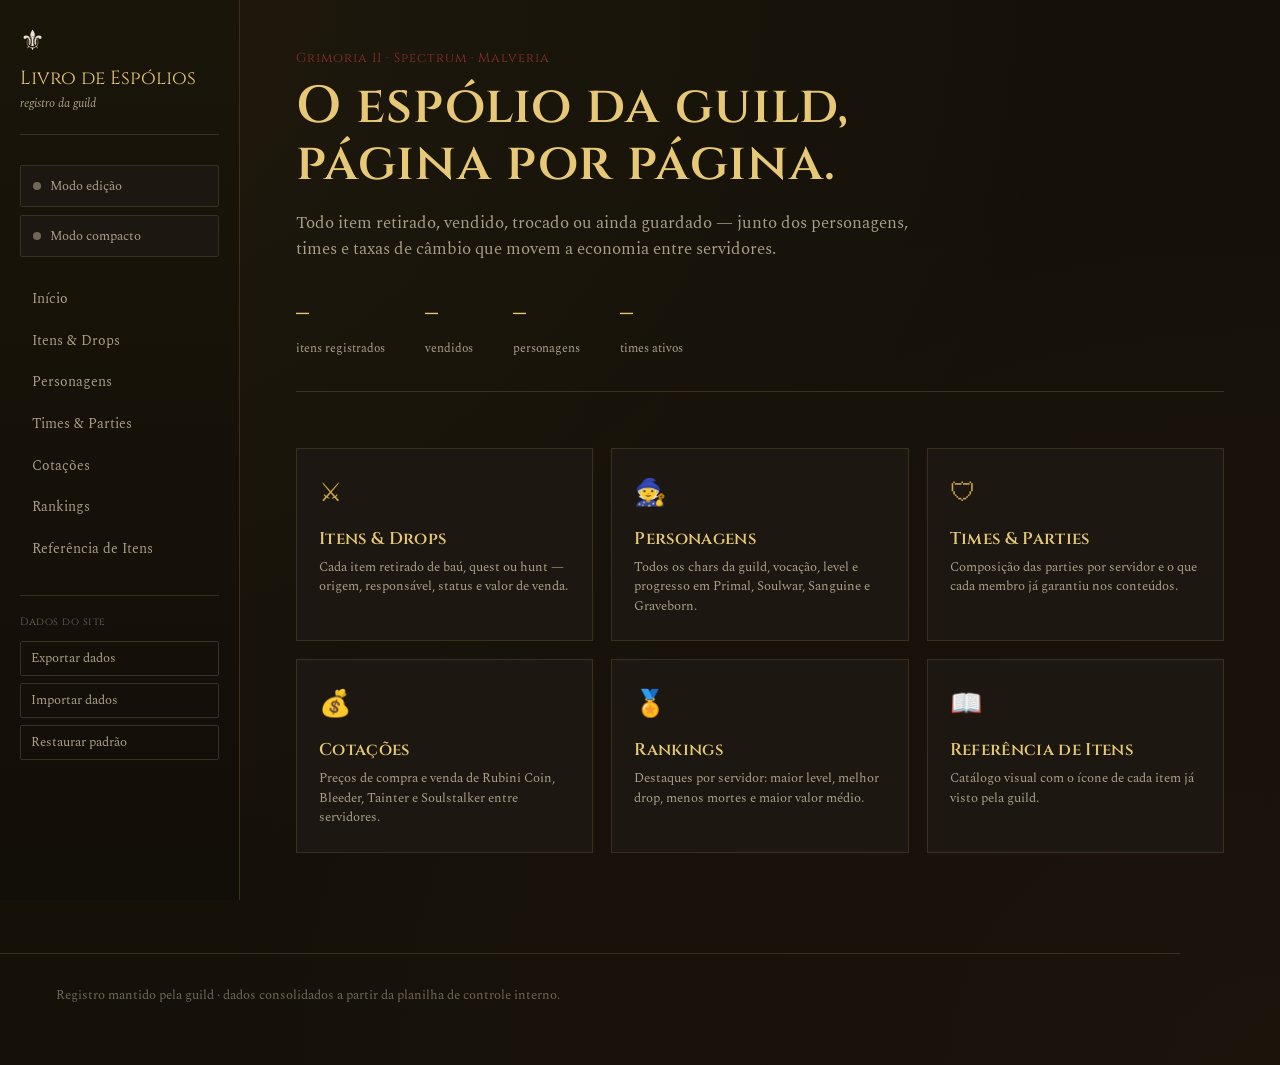
==== index.html @ 37969290 "Add files via upload" ====
<!DOCTYPE html>
<html lang="pt-BR">
<head>
<meta charset="UTF-8">
<meta name="viewport" content="width=device-width, initial-scale=1.0">
<title>Início — Livro de Espólios</title>
<link rel="stylesheet" href="style.css">
</head>
<body>

<div class="shell">
  <aside class="sidebar">
    <div class="brand">
      <div class="sigil">⚜</div>
      <div class="title">Livro de Espólios</div>
      <div class="subtitle">registro da guild</div>
    </div>

    <div class="toggle-group">
      <button class="toggle-btn" id="edit-toggle" type="button">
        <span class="dot"></span> Modo edição
      </button>
      <button class="toggle-btn" id="compact-toggle" type="button">
        <span class="dot"></span> Modo compacto
      </button>
    </div>

    <nav class="toc" id="toc">
      <a href="index.html">Início</a>
      <a href="drops.html">Itens &amp; Drops <span class="count" id="cnt-drops"></span></a>
      <a href="personagens.html">Personagens <span class="count" id="cnt-chars"></span></a>
      <a href="times.html">Times &amp; Parties <span class="count" id="cnt-parties"></span></a>
      <a href="cotacoes.html">Cotações</a>
      <a href="rankings.html">Rankings</a>
      <a href="referencia.html">Referência de Itens <span class="count" id="cnt-ref"></span></a>
    </nav>

    <div class="data-tools">
      <div class="data-tools-label">Dados do site</div>
      <button class="tool-btn" id="btn-export" type="button">Exportar dados</button>
      <button class="tool-btn" id="btn-import" type="button">Importar dados</button>
      <button class="tool-btn tool-btn-danger" id="btn-reset" type="button">Restaurar padrão</button>
      <input type="file" id="import-file-input" accept="application/json" style="display:none;">
    </div>
  </aside>

  <main>
    <div class="hero">
      <div class="kicker">Grimoria II · Spectrum · Malveria</div>
      <h1>O espólio da guild,<br>página por página.</h1>
      <p>Todo item retirado, vendido, trocado ou ainda guardado — junto dos personagens, times e taxas de câmbio que movem a economia entre servidores.</p>
      <div class="stats">
        <div class="stat"><b id="stat-drops">–</b><span>itens registrados</span></div>
        <div class="stat"><b id="stat-sold">–</b><span>vendidos</span></div>
        <div class="stat"><b id="stat-chars">–</b><span>personagens</span></div>
        <div class="stat"><b id="stat-parties">–</b><span>times ativos</span></div>
      </div>
    </div>

    <div class="nav-grid">
      <a class="nav-card" href="drops.html">
        <span class="nav-card-icon">⚔</span>
        <h3>Itens &amp; Drops <span class="count" id="cnt-drops-card"></span></h3>
        <p>Cada item retirado de baú, quest ou hunt — origem, responsável, status e valor de venda.</p>
      </a>
      <a class="nav-card" href="personagens.html">
        <span class="nav-card-icon">🧙</span>
        <h3>Personagens <span class="count" id="cnt-chars-card"></span></h3>
        <p>Todos os chars da guild, vocação, level e progresso em Primal, Soulwar, Sanguine e Graveborn.</p>
      </a>
      <a class="nav-card" href="times.html">
        <span class="nav-card-icon">🛡</span>
        <h3>Times &amp; Parties <span class="count" id="cnt-parties-card"></span></h3>
        <p>Composição das parties por servidor e o que cada membro já garantiu nos conteúdos.</p>
      </a>
      <a class="nav-card" href="cotacoes.html">
        <span class="nav-card-icon">💰</span>
        <h3>Cotações</h3>
        <p>Preços de compra e venda de Rubini Coin, Bleeder, Tainter e Soulstalker entre servidores.</p>
      </a>
      <a class="nav-card" href="rankings.html">
        <span class="nav-card-icon">🏅</span>
        <h3>Rankings</h3>
        <p>Destaques por servidor: maior level, melhor drop, menos mortes e maior valor médio.</p>
      </a>
      <a class="nav-card" href="referencia.html">
        <span class="nav-card-icon">📖</span>
        <h3>Referência de Itens <span class="count" id="cnt-ref-card"></span></h3>
        <p>Catálogo visual com o ícone de cada item já visto pela guild.</p>
      </a>
    </div>
  </main>
</div>

<div class="modal-overlay hidden" id="modal-overlay">
  <div class="modal">
    <h3 id="modal-title"></h3>
    <div id="modal-body"></div>
    <div class="modal-actions">
      <button class="modal-btn modal-btn-danger hidden" id="modal-delete" type="button">Excluir</button>
      <div class="modal-actions-right">
        <button class="modal-btn" id="modal-cancel" type="button">Cancelar</button>
        <button class="modal-btn modal-btn-primary" id="modal-save" type="button">Salvar</button>
      </div>
    </div>
  </div>
</div>

<footer>
  Registro mantido pela guild · dados consolidados a partir da planilha de controle interno.
</footer>

<script src="data.js"></script>
<script src="app.js"></script>
</body>
</html>
---- style.css ----
@import url('https://fonts.googleapis.com/css2?family=Cinzel:wght@500;600;700&family=Spectral:ital,wght@0,400;0,500;0,600;1,400&display=swap');

  :root{
    --ink:#e9e2d0;
    --ink-dim:#a99f89;
    --bg:#151109;
    --bg-panel:#1c1710;
    --bg-panel-2:#221b12;
    --line:#3a3020;
    --line-bright:#6b5a34;
    --gold:#c9a24b;
    --gold-bright:#e6c876;
    --wine:#8a2f2f;
    --moss:#5c7a4f;
    --ash:#6f6656;
  }

  *{box-sizing:border-box;}
  html{scroll-behavior:smooth;}
  body{
    margin:0;
    background:
      radial-gradient(ellipse at top left, rgba(201,162,75,0.06), transparent 60%),
      radial-gradient(ellipse at bottom right, rgba(138,47,47,0.06), transparent 60%),
      var(--bg);
    color:var(--ink);
    font-family:'Spectral', Georgia, serif;
    font-size:16px;
    line-height:1.55;
  }

  h1,h2,h3, .display{
    font-family:'Cinzel', serif;
    letter-spacing:0.02em;
    font-weight:600;
    color:var(--gold-bright);
  }

  a{color:var(--gold);}

  ::selection{background:var(--gold); color:#1c1710;}

  /* ---------- layout shell ---------- */
  .shell{
    display:grid;
    grid-template-columns:240px 1fr;
    min-height:100vh;
  }
  @media (max-width:860px){
    .shell{grid-template-columns:1fr;}
  }

  /* ---------- sidebar ---------- */
  .sidebar{
    background:linear-gradient(180deg, #1a1509, #120e08);
    border-right:1px solid var(--line);
    padding:28px 20px;
    position:sticky;
    top:0;
    height:100vh;
    overflow-y:auto;
  }
  @media (max-width:860px){
    .sidebar{position:relative; height:auto; border-right:none; border-bottom:1px solid var(--line);}
  }
  .brand{
    display:flex;
    flex-direction:column;
    gap:2px;
    margin-bottom:30px;
    padding-bottom:20px;
    border-bottom:1px solid var(--line);
  }
  .brand .sigil{font-size:28px; line-height:1;}
  .brand .title{font-family:'Cinzel',serif; font-size:19px; color:var(--gold-bright); margin-top:6px;}
  .brand .subtitle{font-size:12px; color:var(--ink-dim); font-style:italic;}

  nav.toc{display:flex; flex-direction:column; gap:2px;}
  nav.toc a{
    text-decoration:none;
    color:var(--ink-dim);
    font-size:14px;
    padding:9px 10px;
    border-radius:2px;
    border-left:2px solid transparent;
    transition:background .15s, color .15s, border-color .15s;
  }
  nav.toc a:hover{color:var(--ink); background:rgba(201,162,75,0.06);}
  nav.toc a.active{color:var(--gold-bright); border-left-color:var(--gold); background:rgba(201,162,75,0.08);}
  nav.toc .count{
    float:right;
    font-size:11px;
    color:var(--ash);
    font-family:'Cinzel',serif;
  }

  /* ---------- main content ---------- */
  main{padding:48px 56px 100px; max-width:1180px;}
  @media (max-width:860px){ main{padding:32px 20px 80px;} }

  .hero{
    margin-bottom:56px;
    padding-bottom:32px;
    border-bottom:1px solid var(--line);
  }
  .hero .kicker{
    color:var(--wine);
    font-family:'Cinzel',serif;
    font-size:13px;
    letter-spacing:0.08em;
  }
  .hero h1{
    font-size:clamp(32px, 5vw, 52px);
    margin:10px 0 14px;
    line-height:1.1;
  }
  .hero p{
    max-width:640px;
    color:var(--ink-dim);
    font-size:17px;
  }
  .hero .stats{
    display:flex;
    gap:40px;
    margin-top:32px;
    flex-wrap:wrap;
  }
  .hero .stat b{
    display:block;
    font-family:'Cinzel',serif;
    font-size:26px;
    color:var(--gold-bright);
  }
  .hero .stat span{
    font-size:12px;
    color:var(--ink-dim);
    text-transform:none;
  }

  section.block{
    margin-bottom:64px;
    scroll-margin-top:24px;
  }
  section.block > h2{
    font-size:24px;
    margin:0 0 6px;
    display:flex;
    align-items:baseline;
    gap:12px;
  }
  section.block > h2 .ornament{
    flex:1;
    height:1px;
    background:linear-gradient(90deg, var(--line-bright), transparent);
  }
  section.block > .lede{
    color:var(--ink-dim);
    font-size:14.5px;
    margin:0 0 22px;
    max-width:680px;
  }

  /* ---------- controls ---------- */
  .controls{
    display:flex;
    gap:10px;
    flex-wrap:wrap;
    margin-bottom:18px;
  }
  .controls input[type="search"], .controls select{
    background:var(--bg-panel);
    border:1px solid var(--line);
    color:var(--ink);
    padding:9px 12px;
    font-family:'Spectral',serif;
    font-size:14px;
    border-radius:2px;
  }
  .controls input[type="search"]{flex:1; min-width:180px;}
  .controls input[type="search"]:focus, .controls select:focus{
    outline:1px solid var(--gold);
    outline-offset:0;
  }
  .controls .chip-group{display:flex; gap:6px; flex-wrap:wrap;}
  .chip{
    background:var(--bg-panel);
    border:1px solid var(--line);
    color:var(--ink-dim);
    padding:7px 13px;
    font-size:13px;
    border-radius:20px;
    cursor:pointer;
    font-family:'Spectral',serif;
    transition:all .15s;
  }
  .chip:hover{border-color:var(--line-bright); color:var(--ink);}
  .chip.active{background:var(--gold); border-color:var(--gold); color:#1c1710; font-weight:600;}

  /* ---------- table ---------- */
  .table-wrap{
    border:1px solid var(--line);
    background:var(--bg-panel);
    overflow-x:auto;
    border-radius:2px;
  }
  table{
    width:100%;
    border-collapse:collapse;
    font-size:13.5px;
    min-width:640px;
  }
  thead th{
    text-align:left;
    font-family:'Cinzel',serif;
    font-weight:600;
    font-size:11.5px;
    letter-spacing:0.03em;
    color:var(--gold);
    background:var(--bg-panel-2);
    padding:11px 14px;
    border-bottom:1px solid var(--line-bright);
    position:sticky;
    top:0;
    white-space:nowrap;
  }
  thead th.sortable{
    cursor:pointer;
    user-select:none;
    transition:color .15s, background .15s;
  }
  thead th.sortable:hover{color:var(--gold-bright); background:rgba(201,162,75,0.08);}
  thead th.sortable .arrow{
    display:inline-block;
    margin-left:5px;
    font-size:10px;
    opacity:0.35;
  }
  thead th.sortable.sort-asc .arrow, thead th.sortable.sort-desc .arrow{opacity:1; color:var(--gold-bright);}
  tbody td{
    padding:10px 14px;
    border-bottom:1px solid var(--line);
    vertical-align:top;
    color:var(--ink);
  }
  tbody tr:hover{background:rgba(201,162,75,0.04);}
  tbody tr:last-child td{border-bottom:none;}
  td.num, th.num{text-align:right; font-variant-numeric:tabular-nums;}
  td.muted{color:var(--ash);}

  .status-pill{
    display:inline-block;
    padding:2px 9px;
    border-radius:20px;
    font-size:11.5px;
    border:1px solid transparent;
    white-space:nowrap;
  }
  .status-vendido{background:rgba(92,122,79,0.16); color:#9fd08a; border-color:rgba(92,122,79,0.4);}
  .status-usando{background:rgba(201,162,75,0.14); color:var(--gold-bright); border-color:rgba(201,162,75,0.4);}
  .status-avenda{background:rgba(90,130,160,0.16); color:#8fc4e6; border-color:rgba(90,130,160,0.4);}
  .status-pendente{background:rgba(138,47,47,0.16); color:#e29a9a; border-color:rgba(138,47,47,0.4);}
  .status-aberto{background:rgba(160,160,160,0.12); color:#c4bfae; border-color:rgba(160,160,160,0.3);}
  .status-trocado{background:rgba(150,110,200,0.14); color:#c9a6e6; border-color:rgba(150,110,200,0.4);}
  .status-none{color:var(--ash);}

  .flag-true{color:#9fd08a;}
  .flag-false{color:var(--ash);}

  .empty-note{
    padding:20px;
    text-align:center;
    color:var(--ash);
    font-style:italic;
    font-size:13.5px;
  }

  /* ---------- toggle buttons (edição / compacto) ---------- */
  .toggle-btn{
    display:flex;
    align-items:center;
    gap:9px;
    width:100%;
    background:var(--bg-panel);
    border:1px solid var(--line);
    color:var(--ink-dim);
    font-family:'Spectral',serif;
    font-size:13px;
    padding:10px 12px;
    margin-bottom:8px;
    border-radius:2px;
    cursor:pointer;
    transition:all .15s;
  }
  .toggle-btn:hover{border-color:var(--line-bright); color:var(--ink);}
  .toggle-btn .dot{
    width:8px; height:8px; border-radius:50%;
    background:var(--ash);
    transition:background .15s;
    flex-shrink:0;
  }
  .toggle-btn.active{border-color:var(--wine); color:#e29a9a; background:rgba(138,47,47,0.08);}
  .toggle-btn.active .dot{background:#e29a9a; box-shadow:0 0 6px rgba(226,154,154,0.6);}
  .toggle-btn#compact-toggle.active{border-color:var(--gold); color:var(--gold-bright); background:rgba(201,162,75,0.08);}
  .toggle-btn#compact-toggle.active .dot{background:var(--gold-bright); box-shadow:0 0 6px rgba(230,200,118,0.6);}

  .toggle-group{margin-bottom:22px;}

  .edit-only{display:none;}
  body.edit-mode .edit-only{display:inline-flex;}
  .edit-only-cell{display:none;}
  body.edit-mode .edit-only-cell{display:table-cell;}

  /* ---------- compact mode ---------- */
  body.compact-mode thead th{
    padding:6px 10px;
    font-size:10.5px;
  }
  body.compact-mode tbody td{
    padding:4px 10px;
    font-size:12.5px;
  }
  body.compact-mode .item-icon,
  body.compact-mode .item-icon-placeholder{
    width:18px; height:18px;
  }
  body.compact-mode .status-pill{
    padding:1px 7px;
    font-size:10.5px;
  }
  body.compact-mode .table-wrap{font-size:12px;}
  body.compact-mode .totals-panel{gap:8px; margin-bottom:12px;}
  body.compact-mode .totals-card{padding:10px 14px;}
  body.compact-mode .totals-card .value{font-size:17px;}
  body.compact-mode .party-card{padding:12px 14px;}
  body.compact-mode .member{padding:5px 0;}
  body.compact-mode .gallery-grid{grid-template-columns:repeat(auto-fill, minmax(90px, 1fr)); gap:8px;}
  body.compact-mode .gallery-item{padding:10px 6px 8px;}
  body.compact-mode .gallery-item img{width:28px; height:28px; margin-bottom:5px;}

  .data-tools{
    margin-top:26px;
    padding-top:18px;
    border-top:1px solid var(--line);
    display:flex;
    flex-direction:column;
    gap:7px;
  }
  .data-tools-label{
    font-family:'Cinzel',serif;
    font-size:10.5px;
    letter-spacing:0.05em;
    color:var(--ash);
    margin-bottom:4px;
  }
  .tool-btn{
    background:transparent;
    border:1px solid var(--line);
    color:var(--ink-dim);
    font-family:'Spectral',serif;
    font-size:12.5px;
    padding:7px 10px;
    border-radius:2px;
    cursor:pointer;
    text-align:left;
    transition:all .15s;
  }
  .tool-btn:hover{border-color:var(--line-bright); color:var(--ink);}
  .tool-btn-danger:hover{border-color:var(--wine); color:#e29a9a;}

  .add-btn{
    background:var(--gold);
    border:1px solid var(--gold);
    color:#1c1710;
    font-family:'Spectral',serif;
    font-weight:600;
    font-size:13px;
    padding:9px 16px;
    border-radius:2px;
    cursor:pointer;
    transition:all .15s;
    white-space:nowrap;
  }
  .add-btn:hover{background:var(--gold-bright); border-color:var(--gold-bright);}

  .row-actions{display:flex; gap:6px; white-space:nowrap;}
  .icon-btn{
    background:transparent;
    border:1px solid var(--line);
    color:var(--ink-dim);
    width:26px; height:26px;
    border-radius:2px;
    cursor:pointer;
    font-size:13px;
    line-height:1;
    display:inline-flex;
    align-items:center;
    justify-content:center;
    transition:all .15s;
  }
  .icon-btn:hover{border-color:var(--line-bright); color:var(--ink);}
  .icon-btn.danger:hover{border-color:var(--wine); color:#e29a9a;}

  /* ---------- item icons ---------- */
  .item-cell{display:flex; align-items:center; gap:10px;}
  .item-icon{
    width:28px; height:28px;
    image-rendering:pixelated;
    flex-shrink:0;
    background:var(--bg-panel-2);
    border:1px solid var(--line);
    border-radius:2px;
  }
  .item-icon-placeholder{
    width:28px; height:28px;
    flex-shrink:0;
    border:1px solid var(--line);
    border-radius:2px;
    background:var(--bg-panel-2);
  }

  /* ---------- gallery ---------- */
  .gallery-grid{
    display:grid;
    grid-template-columns:repeat(auto-fill, minmax(120px, 1fr));
    gap:14px;
  }
  .gallery-item{
    border:1px solid var(--line);
    background:var(--bg-panel);
    padding:16px 10px 12px;
    text-align:center;
    transition:border-color .15s, background .15s;
  }
  .gallery-item:hover{border-color:var(--line-bright); background:var(--bg-panel-2);}
  .gallery-item img{
    width:40px; height:40px;
    image-rendering:pixelated;
    margin-bottom:8px;
  }
  .gallery-item .gname{
    font-size:11.5px;
    color:var(--ink-dim);
    line-height:1.3;
  }

  /* ---------- modal ---------- */
  .modal-overlay{
    position:fixed; inset:0;
    background:rgba(10,8,4,0.72);
    display:flex;
    align-items:center;
    justify-content:center;
    z-index:100;
    padding:20px;
  }
  .modal-overlay.hidden{display:none;}
  .modal{
    background:var(--bg-panel);
    border:1px solid var(--line-bright);
    max-width:520px;
    width:100%;
    max-height:88vh;
    overflow-y:auto;
    padding:26px 28px;
  }
  .modal h3{margin:0 0 18px; font-size:19px;}
  .modal-field{margin-bottom:14px;}
  .modal-field label{
    display:block;
    font-size:12px;
    color:var(--ink-dim);
    margin-bottom:5px;
    font-family:'Cinzel',serif;
    letter-spacing:0.02em;
  }
  .modal-field input[type="text"],
  .modal-field input[type="number"],
  .modal-field select,
  .modal-field textarea{
    width:100%;
    background:var(--bg);
    border:1px solid var(--line);
    color:var(--ink);
    padding:9px 11px;
    font-family:'Spectral',serif;
    font-size:14px;
    border-radius:2px;
  }
  .modal-field input:focus, .modal-field select:focus, .modal-field textarea:focus{
    outline:1px solid var(--gold);
  }
  .modal-field textarea{resize:vertical; min-height:60px;}
  .modal-field .checkbox-row{display:flex; align-items:center; gap:8px;}
  .modal-field .checkbox-row input{width:auto;}
  .modal-field .item-preview{display:flex; align-items:center; gap:10px; margin-top:6px;}
  .modal-field .item-preview img{width:24px; height:24px; image-rendering:pixelated;}
  .modal-field .item-preview span{font-size:11.5px; color:var(--ash); font-style:italic;}
  .modal-grid-2{display:grid; grid-template-columns:1fr 1fr; gap:12px;}
  .modal-actions{
    display:flex;
    justify-content:space-between;
    align-items:center;
    margin-top:20px;
    padding-top:16px;
    border-top:1px solid var(--line);
  }
  .modal-actions-right{display:flex; gap:10px;}
  .modal-btn{
    background:transparent;
    border:1px solid var(--line);
    color:var(--ink-dim);
    padding:9px 18px;
    font-family:'Spectral',serif;
    font-size:13.5px;
    border-radius:2px;
    cursor:pointer;
    transition:all .15s;
  }
  .modal-btn:hover{border-color:var(--line-bright); color:var(--ink);}
  .modal-btn-primary{background:var(--gold); border-color:var(--gold); color:#1c1710; font-weight:600;}
  .modal-btn-primary:hover{background:var(--gold-bright); border-color:var(--gold-bright);}
  .modal-btn-danger{border-color:var(--wine); color:#e29a9a;}
  .modal-btn-danger:hover{background:rgba(138,47,47,0.12);}
  .modal-btn-danger.hidden{display:none;}

  .member-edit-row{display:flex; gap:6px; align-items:center; margin-top:6px;}
  .party-card-head{display:flex; justify-content:space-between; align-items:center; gap:8px;}
  .add-member-btn{
    margin-top:10px;
    background:transparent;
    border:1px dashed var(--line-bright);
    color:var(--ink-dim);
    padding:6px 10px;
    font-size:12px;
    border-radius:2px;
    cursor:pointer;
    width:100%;
  }
  .add-member-btn:hover{color:var(--ink); border-color:var(--gold);}

  /* ---------- totals panel ---------- */
  .totals-panel{
    display:grid;
    grid-template-columns:repeat(auto-fit, minmax(220px, 1fr));
    gap:14px;
    margin-bottom:20px;
  }
  .totals-card{
    border:1px solid var(--line);
    background:var(--bg-panel);
    padding:16px 20px;
  }
  .totals-card .label{
    font-family:'Cinzel',serif;
    font-size:11px;
    letter-spacing:0.04em;
    color:var(--ink-dim);
    margin-bottom:6px;
  }
  .totals-card .value{
    font-family:'Cinzel',serif;
    font-size:22px;
    color:var(--gold-bright);
  }
  .totals-card .value small{font-size:13px; color:var(--ink-dim); font-family:'Spectral',serif;}
  .totals-breakdown{
    border:1px solid var(--line);
    background:var(--bg-panel);
    padding:16px 20px;
    grid-column:1/-1;
  }
  .totals-breakdown .label{
    font-family:'Cinzel',serif;
    font-size:11px;
    letter-spacing:0.04em;
    color:var(--ink-dim);
    margin-bottom:10px;
  }
  .totals-breakdown table{font-size:13px;}
  .totals-breakdown td, .totals-breakdown th{padding:6px 12px;}
  .totals-note{
    font-size:12px;
    color:var(--ash);
    font-style:italic;
    margin:-8px 0 18px;
  }

  /* ---------- party cards ---------- */
  .party-grid{
    display:grid;
    grid-template-columns:repeat(auto-fill, minmax(340px, 1fr));
    gap:18px;
  }
  .party-card{
    border:1px solid var(--line);
    background:var(--bg-panel);
    padding:18px 20px;
  }
  .party-card h3{
    font-size:15px;
    margin:0 0 12px;
    padding-bottom:10px;
    border-bottom:1px solid var(--line);
    display:flex;
    justify-content:space-between;
    align-items:center;
  }
  .party-card h3 .n{font-size:11px; color:var(--ash); font-family:'Spectral',serif; font-style:italic; font-weight:400;}
  .member{
    display:grid;
    grid-template-columns:1fr auto;
    gap:2px 10px;
    padding:8px 0;
    border-bottom:1px dashed var(--line);
    font-size:13px;
  }
  .member:last-child{border-bottom:none;}
  .member .name{color:var(--ink); font-weight:500;}
  .member .voc{color:var(--ink-dim); font-size:11.5px; grid-column:1/2;}
  .member .lvl{color:var(--gold); font-size:12px; text-align:right;}
  .member .tags{grid-column:1/-1; display:flex; gap:6px; flex-wrap:wrap; margin-top:4px;}
  .tag{font-size:10.5px; padding:1px 7px; border-radius:10px; border:1px solid var(--line);}
  .tag.on{color:#9fd08a; border-color:rgba(92,122,79,0.4); background:rgba(92,122,79,0.1);}
  .tag.off{color:var(--ash);}
  .party-empty{color:var(--ash); font-style:italic; font-size:13px; padding:6px 0;}

  /* ---------- rates ---------- */
  .rate-note{font-size:12.5px; color:var(--ash); margin-top:10px; font-style:italic;}

  footer{
    padding:32px 56px 60px;
    color:var(--ash);
    font-size:12.5px;
    border-top:1px solid var(--line);
    max-width:1180px;
  }
  @media (max-width:860px){ footer{padding:24px 20px 50px;} }

  ::-webkit-scrollbar{width:10px; height:10px;}
  ::-webkit-scrollbar-track{background:var(--bg);}
  ::-webkit-scrollbar-thumb{background:var(--line-bright); border-radius:6px;}

/* ---------- dashboard nav cards (home) ---------- */
.nav-grid{
  display:grid;
  grid-template-columns:repeat(auto-fill, minmax(260px, 1fr));
  gap:18px;
  margin-top:8px;
}
.nav-card{
  display:block;
  border:1px solid var(--line);
  background:var(--bg-panel);
  padding:24px 22px;
  text-decoration:none;
  transition:border-color .15s, background .15s, transform .15s;
}
.nav-card:hover{border-color:var(--gold); background:var(--bg-panel-2); transform:translateY(-2px);}
.nav-card .nav-card-icon{font-size:26px; margin-bottom:12px; display:block;}
.nav-card h3{
  font-size:17px;
  margin:0 0 6px;
  color:var(--gold-bright);
  display:flex;
  align-items:center;
  justify-content:space-between;
  gap:8px;
}
.nav-card h3 .count{
  font-family:'Cinzel',serif;
  font-size:11px;
  color:var(--ash);
  font-weight:400;
}
.nav-card p{
  font-size:13px;
  color:var(--ink-dim);
  margin:0;
  line-height:1.5;
}

/* ---------- page header (páginas internas) ---------- */
.page-header{
  margin-bottom:40px;
  padding-bottom:24px;
  border-bottom:1px solid var(--line);
}
.page-header h1{
  font-size:clamp(26px, 4vw, 38px);
  margin:0 0 10px;
  line-height:1.15;
}
.page-header p{
  max-width:640px;
  color:var(--ink-dim);
  font-size:15.5px;
  margin:0;
}
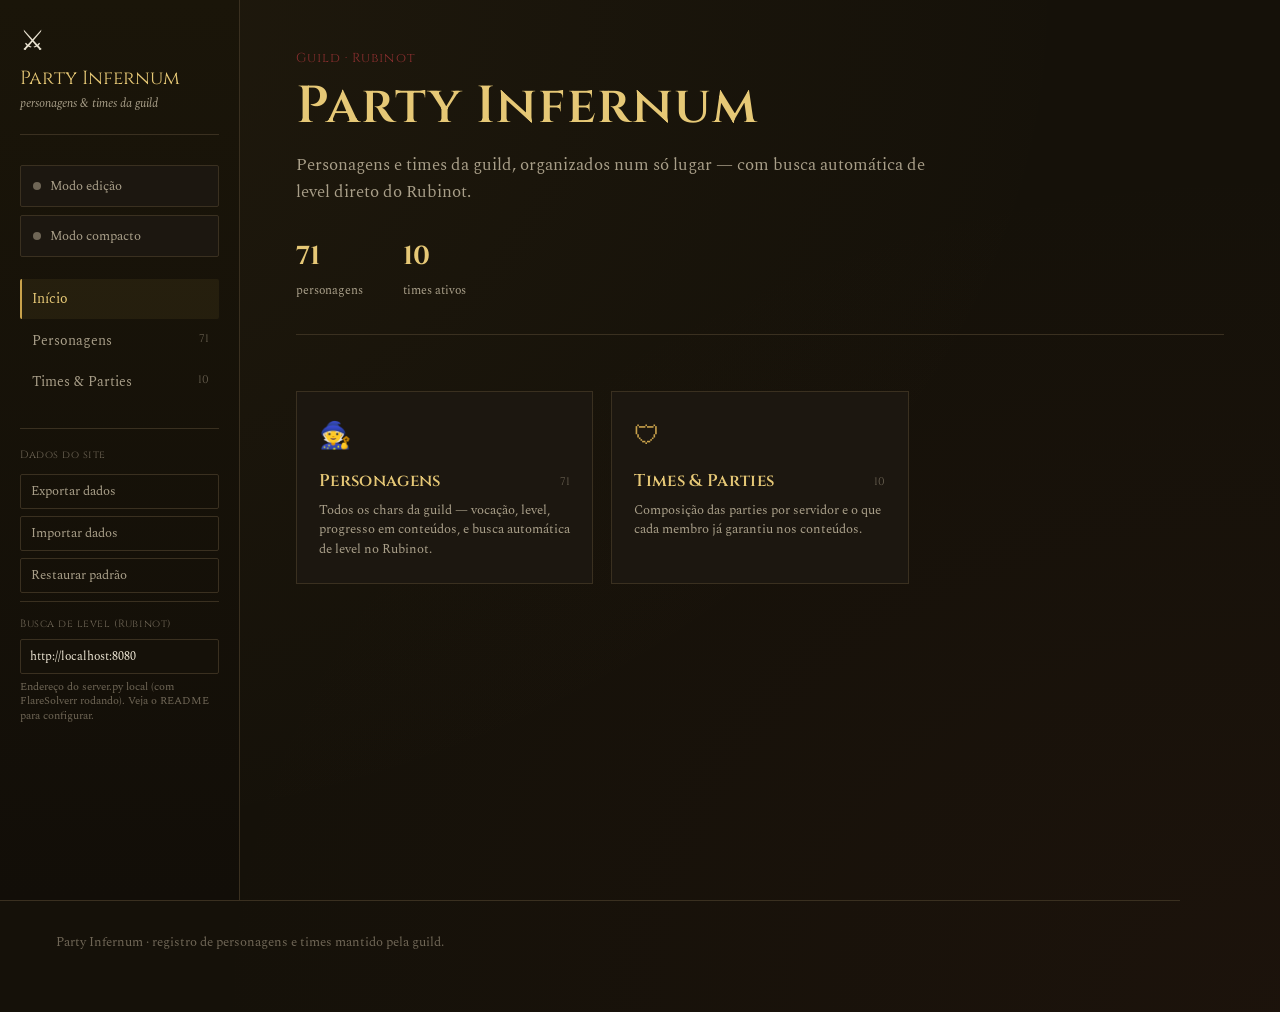
==== commit 680b0031: "Add files via upload" ====
--- a/index.html
+++ b/index.html
@@ -3,7 +3,7 @@
 <head>
 <meta charset="UTF-8">
 <meta name="viewport" content="width=device-width, initial-scale=1.0">
-<title>Início — Livro de Espólios</title>
+<title>Início — Party Infernum</title>
 <link rel="stylesheet" href="style.css">
 </head>
 <body>
@@ -11,9 +11,9 @@
 <div class="shell">
   <aside class="sidebar">
     <div class="brand">
-      <div class="sigil">⚜</div>
-      <div class="title">Livro de Espólios</div>
-      <div class="subtitle">registro da guild</div>
+      <div class="sigil">⚔</div>
+      <div class="title">Party Infernum</div>
+      <div class="subtitle">personagens &amp; times da guild</div>
     </div>
 
     <div class="toggle-group">
@@ -27,12 +27,8 @@
 
     <nav class="toc" id="toc">
       <a href="index.html">Início</a>
-      <a href="drops.html">Itens &amp; Drops <span class="count" id="cnt-drops"></span></a>
       <a href="personagens.html">Personagens <span class="count" id="cnt-chars"></span></a>
       <a href="times.html">Times &amp; Parties <span class="count" id="cnt-parties"></span></a>
-      <a href="cotacoes.html">Cotações</a>
-      <a href="rankings.html">Rankings</a>
-      <a href="referencia.html">Referência de Itens <span class="count" id="cnt-ref"></span></a>
     </nav>
 
     <div class="data-tools">
@@ -42,51 +38,35 @@
       <button class="tool-btn tool-btn-danger" id="btn-reset" type="button">Restaurar padrão</button>
       <input type="file" id="import-file-input" accept="application/json" style="display:none;">
     </div>
+
+    <div class="server-config">
+      <div class="server-config-label">Busca de level (Rubinot)</div>
+      <input type="text" id="server-url-input" placeholder="http://localhost:8080">
+      <div class="hint">Endereço do server.py local (com FlareSolverr rodando). Veja o README para configurar.</div>
+    </div>
   </aside>
 
   <main>
     <div class="hero">
-      <div class="kicker">Grimoria II · Spectrum · Malveria</div>
-      <h1>O espólio da guild,<br>página por página.</h1>
-      <p>Todo item retirado, vendido, trocado ou ainda guardado — junto dos personagens, times e taxas de câmbio que movem a economia entre servidores.</p>
+      <div class="kicker">Guild · Rubinot</div>
+      <h1>Party Infernum</h1>
+      <p>Personagens e times da guild, organizados num só lugar — com busca automática de level direto do Rubinot.</p>
       <div class="stats">
-        <div class="stat"><b id="stat-drops">–</b><span>itens registrados</span></div>
-        <div class="stat"><b id="stat-sold">–</b><span>vendidos</span></div>
         <div class="stat"><b id="stat-chars">–</b><span>personagens</span></div>
         <div class="stat"><b id="stat-parties">–</b><span>times ativos</span></div>
       </div>
     </div>
 
     <div class="nav-grid">
-      <a class="nav-card" href="drops.html">
-        <span class="nav-card-icon">⚔</span>
-        <h3>Itens &amp; Drops <span class="count" id="cnt-drops-card"></span></h3>
-        <p>Cada item retirado de baú, quest ou hunt — origem, responsável, status e valor de venda.</p>
-      </a>
       <a class="nav-card" href="personagens.html">
         <span class="nav-card-icon">🧙</span>
         <h3>Personagens <span class="count" id="cnt-chars-card"></span></h3>
-        <p>Todos os chars da guild, vocação, level e progresso em Primal, Soulwar, Sanguine e Graveborn.</p>
+        <p>Todos os chars da guild — vocação, level, progresso em conteúdos, e busca automática de level no Rubinot.</p>
       </a>
       <a class="nav-card" href="times.html">
         <span class="nav-card-icon">🛡</span>
         <h3>Times &amp; Parties <span class="count" id="cnt-parties-card"></span></h3>
         <p>Composição das parties por servidor e o que cada membro já garantiu nos conteúdos.</p>
-      </a>
-      <a class="nav-card" href="cotacoes.html">
-        <span class="nav-card-icon">💰</span>
-        <h3>Cotações</h3>
-        <p>Preços de compra e venda de Rubini Coin, Bleeder, Tainter e Soulstalker entre servidores.</p>
-      </a>
-      <a class="nav-card" href="rankings.html">
-        <span class="nav-card-icon">🏅</span>
-        <h3>Rankings</h3>
-        <p>Destaques por servidor: maior level, melhor drop, menos mortes e maior valor médio.</p>
-      </a>
-      <a class="nav-card" href="referencia.html">
-        <span class="nav-card-icon">📖</span>
-        <h3>Referência de Itens <span class="count" id="cnt-ref-card"></span></h3>
-        <p>Catálogo visual com o ícone de cada item já visto pela guild.</p>
       </a>
     </div>
   </main>
@@ -107,7 +87,7 @@
 </div>
 
 <footer>
-  Registro mantido pela guild · dados consolidados a partir da planilha de controle interno.
+  Party Infernum · registro de personagens e times mantido pela guild.
 </footer>
 
 <script src="data.js"></script>
--- a/style.css
+++ b/style.css
@@ -239,8 +239,9 @@
   tbody td{
     padding:10px 14px;
     border-bottom:1px solid var(--line);
-    vertical-align:top;
+    vertical-align:middle;
     color:var(--ink);
+    white-space:nowrap;
   }
   tbody tr:hover{background:rgba(201,162,75,0.04);}
   tbody tr:last-child td{border-bottom:none;}
@@ -328,14 +329,8 @@
     font-size:10.5px;
   }
   body.compact-mode .table-wrap{font-size:12px;}
-  body.compact-mode .totals-panel{gap:8px; margin-bottom:12px;}
-  body.compact-mode .totals-card{padding:10px 14px;}
-  body.compact-mode .totals-card .value{font-size:17px;}
   body.compact-mode .party-card{padding:12px 14px;}
   body.compact-mode .member{padding:5px 0;}
-  body.compact-mode .gallery-grid{grid-template-columns:repeat(auto-fill, minmax(90px, 1fr)); gap:8px;}
-  body.compact-mode .gallery-item{padding:10px 6px 8px;}
-  body.compact-mode .gallery-item img{width:28px; height:28px; margin-bottom:5px;}
 
   .data-tools{
     margin-top:26px;
@@ -403,7 +398,7 @@
   /* ---------- item icons ---------- */
   .item-cell{display:flex; align-items:center; gap:10px;}
   .item-icon{
-    width:28px; height:28px;
+    width:56px; height:56px;
     image-rendering:pixelated;
     flex-shrink:0;
     background:var(--bg-panel-2);
@@ -411,37 +406,13 @@
     border-radius:2px;
   }
   .item-icon-placeholder{
-    width:28px; height:28px;
+    width:56px; height:56px;
     flex-shrink:0;
     border:1px solid var(--line);
     border-radius:2px;
     background:var(--bg-panel-2);
   }
 
-  /* ---------- gallery ---------- */
-  .gallery-grid{
-    display:grid;
-    grid-template-columns:repeat(auto-fill, minmax(120px, 1fr));
-    gap:14px;
-  }
-  .gallery-item{
-    border:1px solid var(--line);
-    background:var(--bg-panel);
-    padding:16px 10px 12px;
-    text-align:center;
-    transition:border-color .15s, background .15s;
-  }
-  .gallery-item:hover{border-color:var(--line-bright); background:var(--bg-panel-2);}
-  .gallery-item img{
-    width:40px; height:40px;
-    image-rendering:pixelated;
-    margin-bottom:8px;
-  }
-  .gallery-item .gname{
-    font-size:11.5px;
-    color:var(--ink-dim);
-    line-height:1.3;
-  }
 
   /* ---------- modal ---------- */
   .modal-overlay{
@@ -538,53 +509,6 @@
   }
   .add-member-btn:hover{color:var(--ink); border-color:var(--gold);}
 
-  /* ---------- totals panel ---------- */
-  .totals-panel{
-    display:grid;
-    grid-template-columns:repeat(auto-fit, minmax(220px, 1fr));
-    gap:14px;
-    margin-bottom:20px;
-  }
-  .totals-card{
-    border:1px solid var(--line);
-    background:var(--bg-panel);
-    padding:16px 20px;
-  }
-  .totals-card .label{
-    font-family:'Cinzel',serif;
-    font-size:11px;
-    letter-spacing:0.04em;
-    color:var(--ink-dim);
-    margin-bottom:6px;
-  }
-  .totals-card .value{
-    font-family:'Cinzel',serif;
-    font-size:22px;
-    color:var(--gold-bright);
-  }
-  .totals-card .value small{font-size:13px; color:var(--ink-dim); font-family:'Spectral',serif;}
-  .totals-breakdown{
-    border:1px solid var(--line);
-    background:var(--bg-panel);
-    padding:16px 20px;
-    grid-column:1/-1;
-  }
-  .totals-breakdown .label{
-    font-family:'Cinzel',serif;
-    font-size:11px;
-    letter-spacing:0.04em;
-    color:var(--ink-dim);
-    margin-bottom:10px;
-  }
-  .totals-breakdown table{font-size:13px;}
-  .totals-breakdown td, .totals-breakdown th{padding:6px 12px;}
-  .totals-note{
-    font-size:12px;
-    color:var(--ash);
-    font-style:italic;
-    margin:-8px 0 18px;
-  }
-
   /* ---------- party cards ---------- */
   .party-grid{
     display:grid;
@@ -625,7 +549,7 @@
   .party-empty{color:var(--ash); font-style:italic; font-size:13px; padding:6px 0;}
 
   /* ---------- rates ---------- */
-  .rate-note{font-size:12.5px; color:var(--ash); margin-top:10px; font-style:italic;}
+
 
   footer{
     padding:32px 56px 60px;
@@ -696,3 +620,57 @@
   font-size:15.5px;
   margin:0;
 }
+
+/* ---------- busca de level (Rubinot) ---------- */
+.lvl-cell{display:flex; align-items:center; gap:8px; flex-wrap:wrap;}
+.lvl-fetch-btn{
+  background:transparent;
+  border:1px solid var(--line);
+  color:var(--ink-dim);
+  padding:4px 9px;
+  font-size:11.5px;
+  border-radius:2px;
+  cursor:pointer;
+  white-space:nowrap;
+  transition:all .15s;
+}
+.lvl-fetch-btn:hover{border-color:var(--gold); color:var(--gold-bright);}
+.lvl-fetch-btn:disabled{opacity:0.5; cursor:default;}
+.lvl-status{
+  font-size:11px;
+  color:var(--ash);
+  font-style:italic;
+  white-space:nowrap;
+}
+.lvl-status.ok{color:#9fd08a;}
+.lvl-status.err{color:#e29a9a;}
+
+/* ---------- painel de config (servidor de busca) ---------- */
+.server-config{
+  margin-top:8px;
+  padding-top:14px;
+  border-top:1px solid var(--line);
+}
+.server-config-label{
+  font-family:'Cinzel',serif;
+  font-size:10.5px;
+  letter-spacing:0.05em;
+  color:var(--ash);
+  margin-bottom:6px;
+}
+.server-config input[type="text"]{
+  width:100%;
+  background:var(--bg);
+  border:1px solid var(--line);
+  color:var(--ink);
+  padding:7px 9px;
+  font-family:'Spectral',serif;
+  font-size:12px;
+  border-radius:2px;
+  margin-bottom:6px;
+}
+.server-config .hint{
+  font-size:10.5px;
+  color:var(--ash);
+  line-height:1.4;
+}
